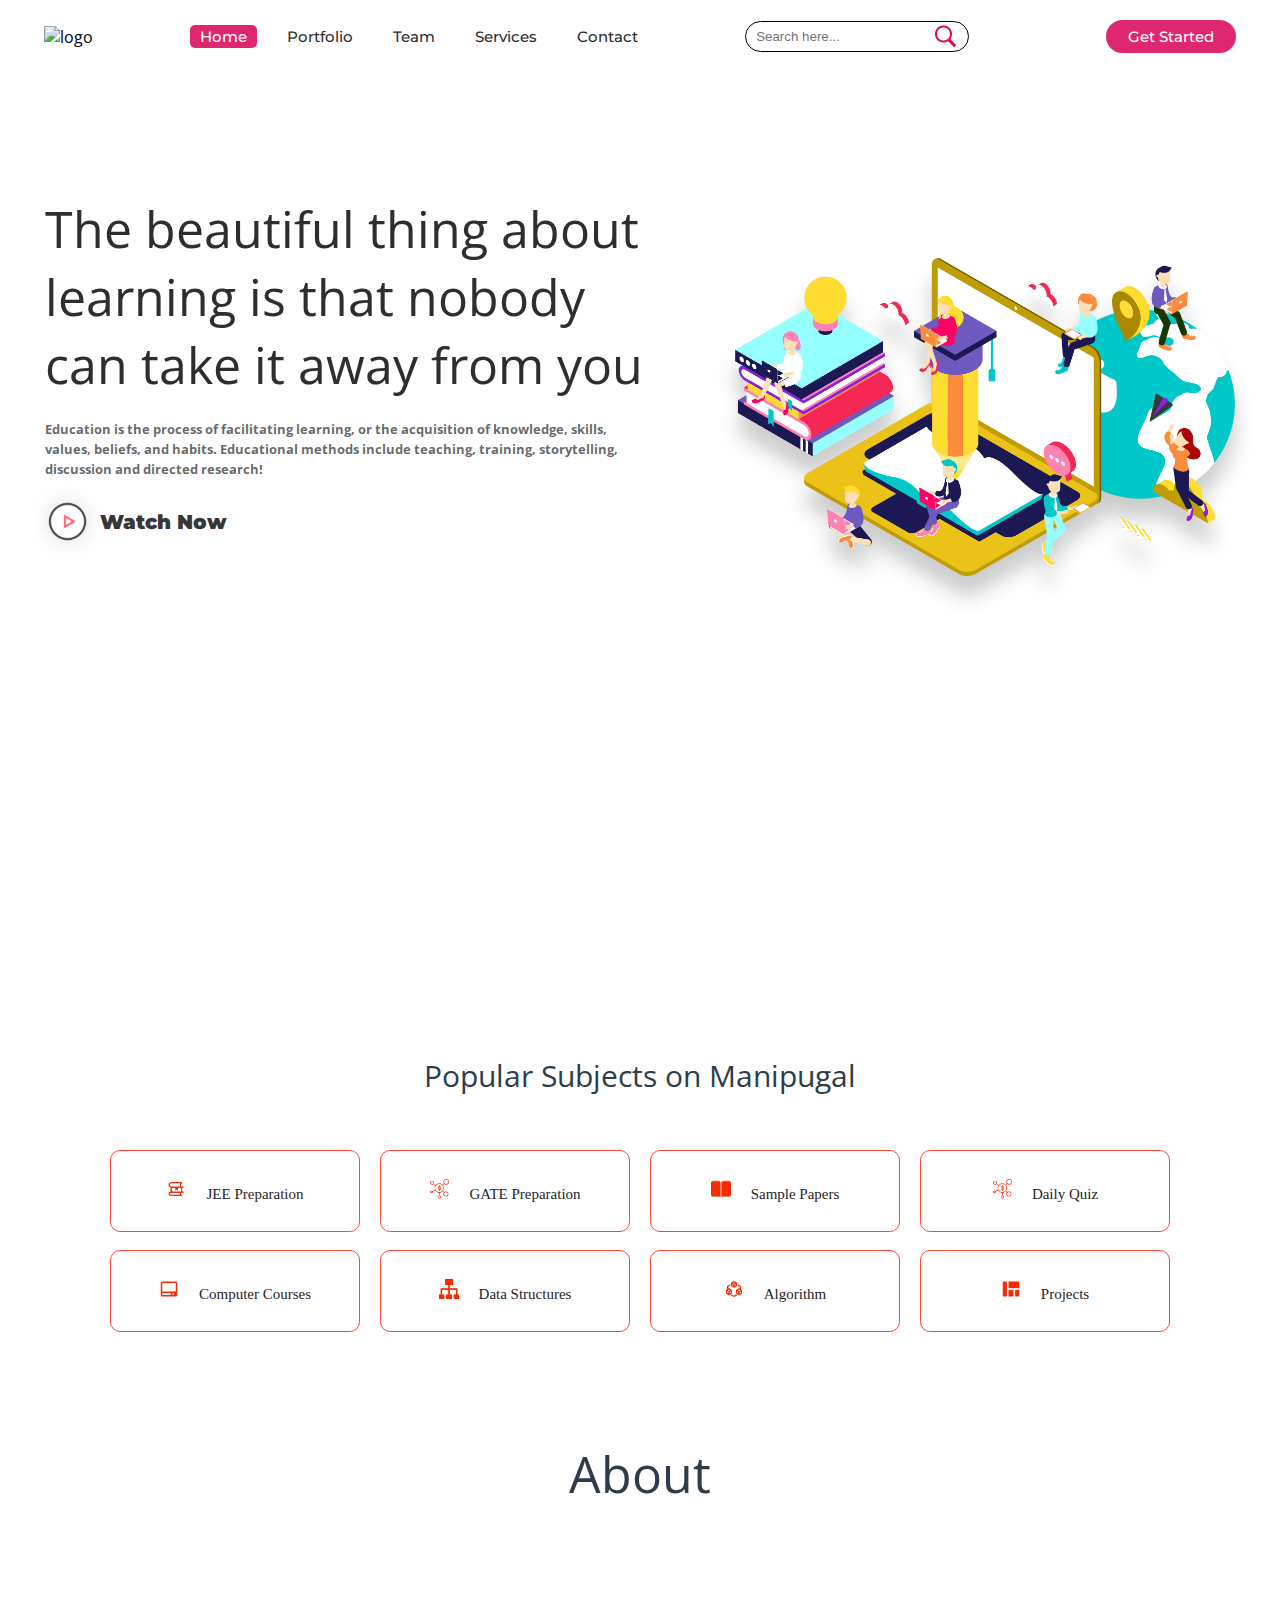
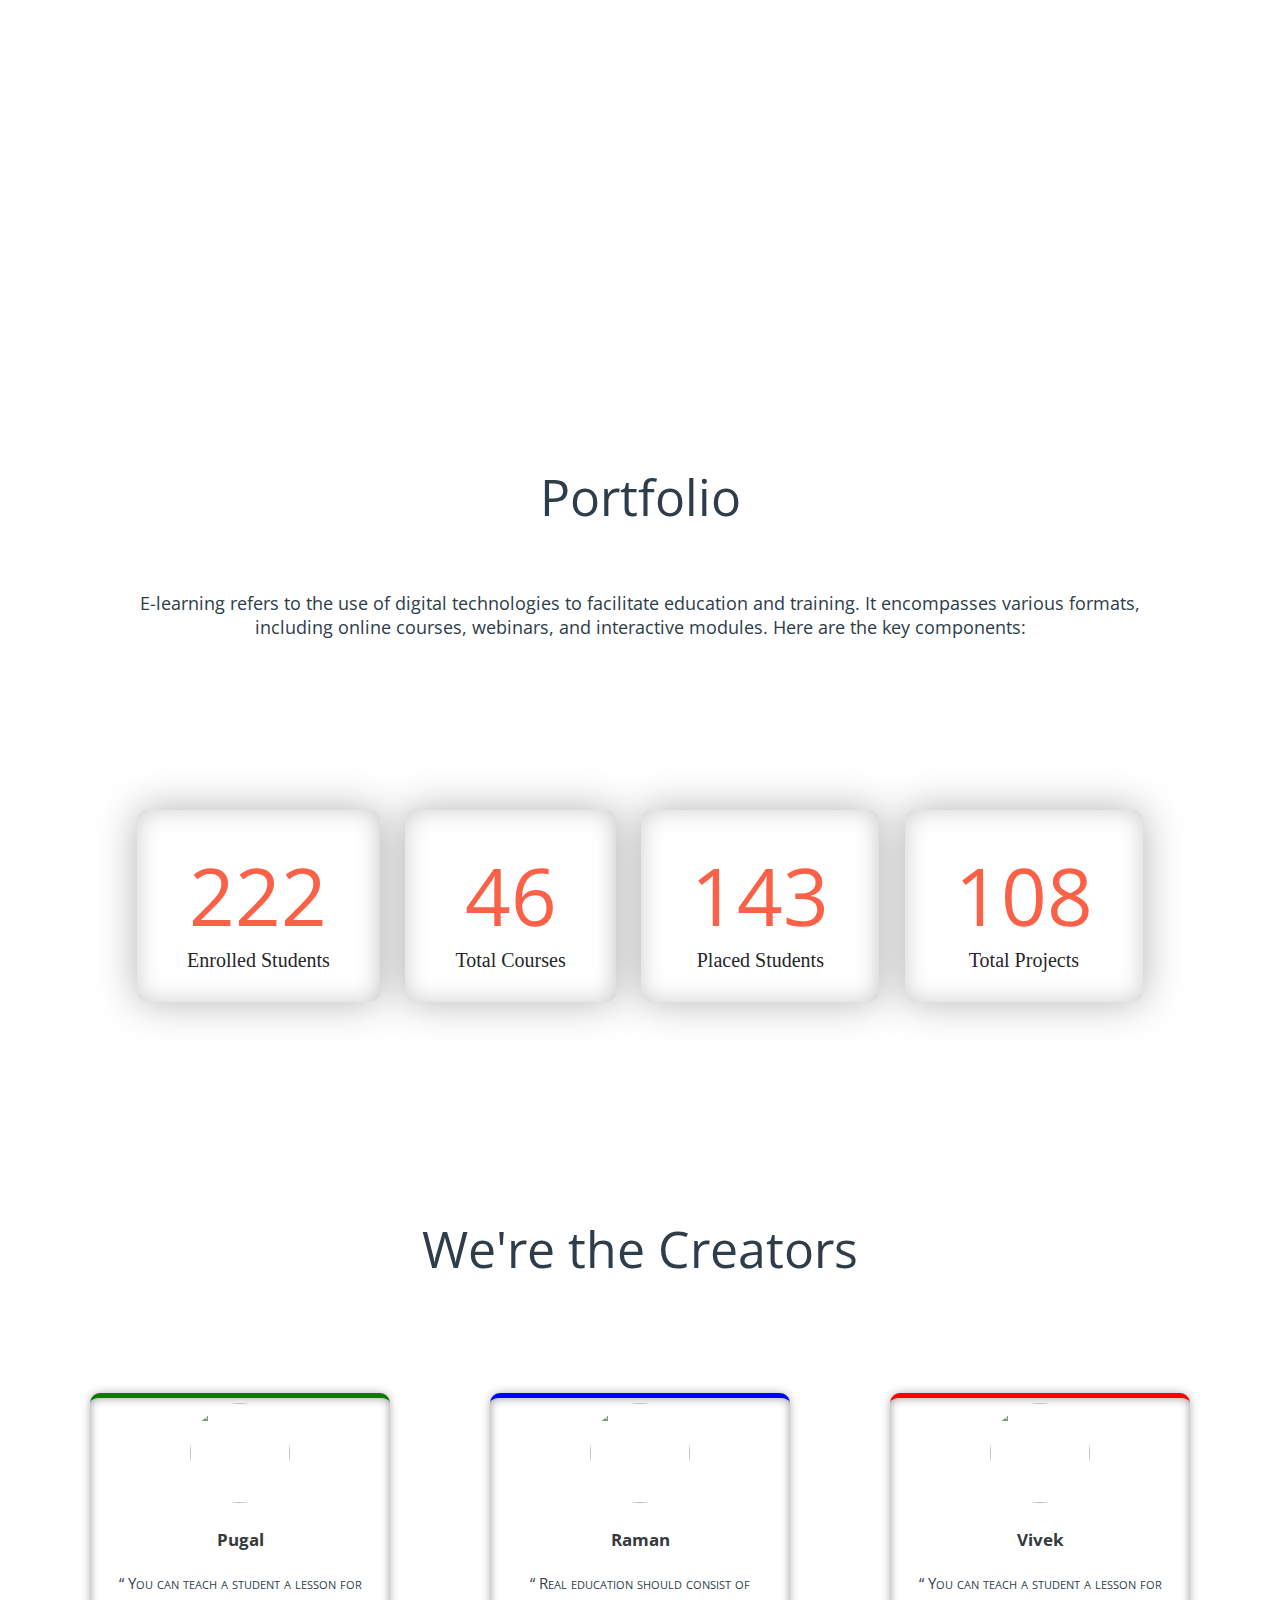
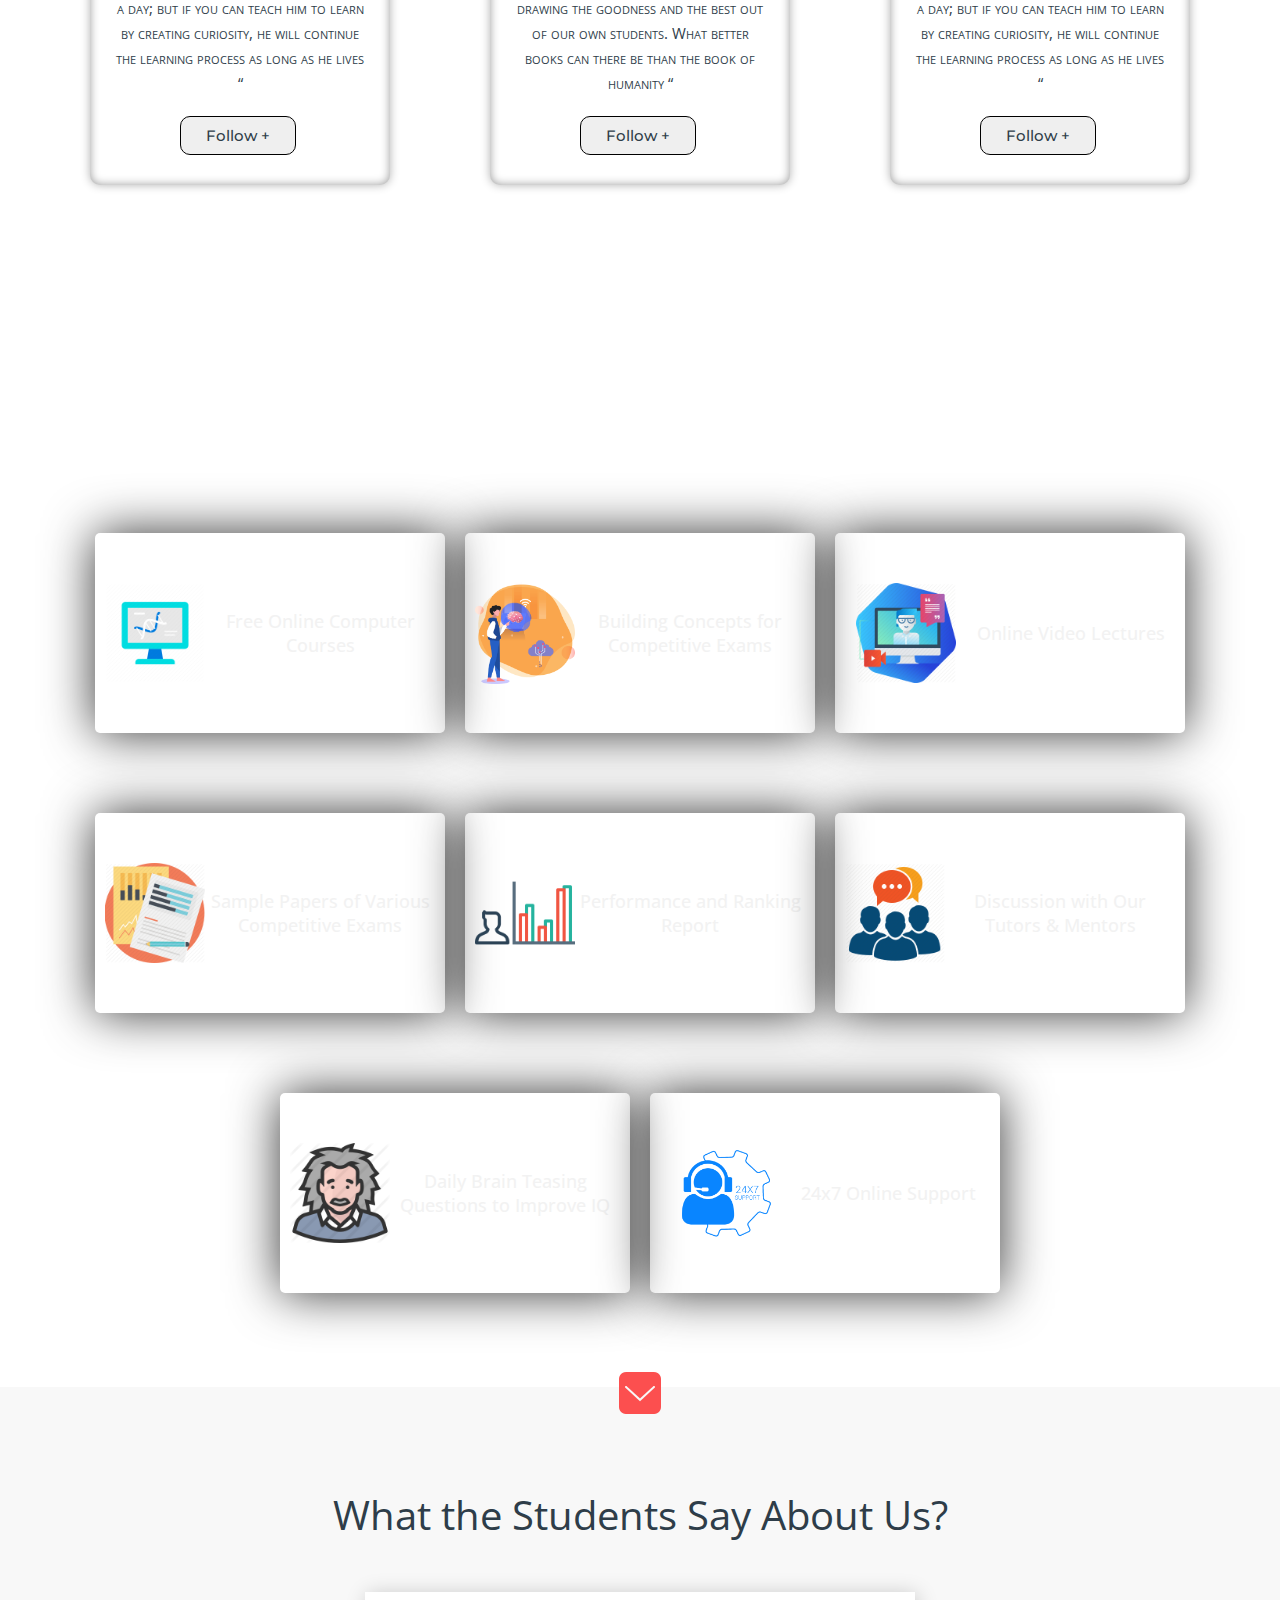
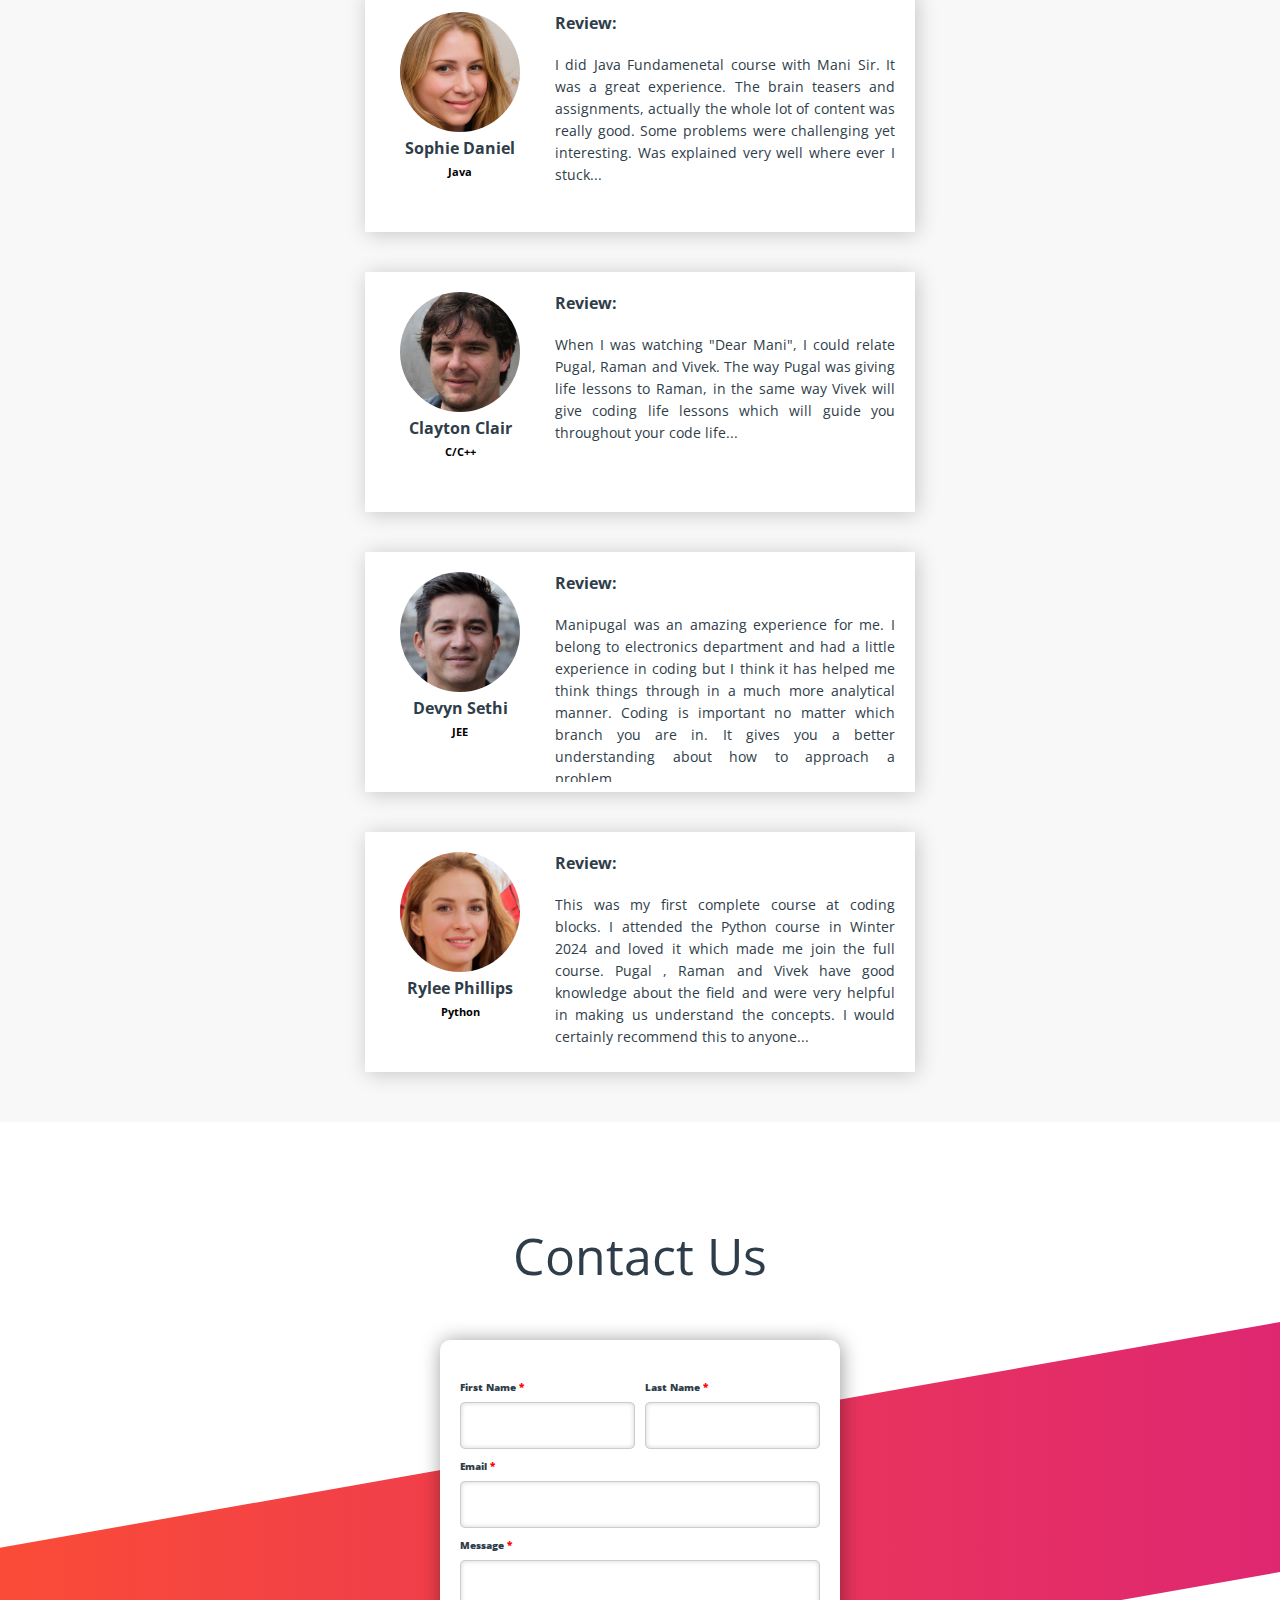
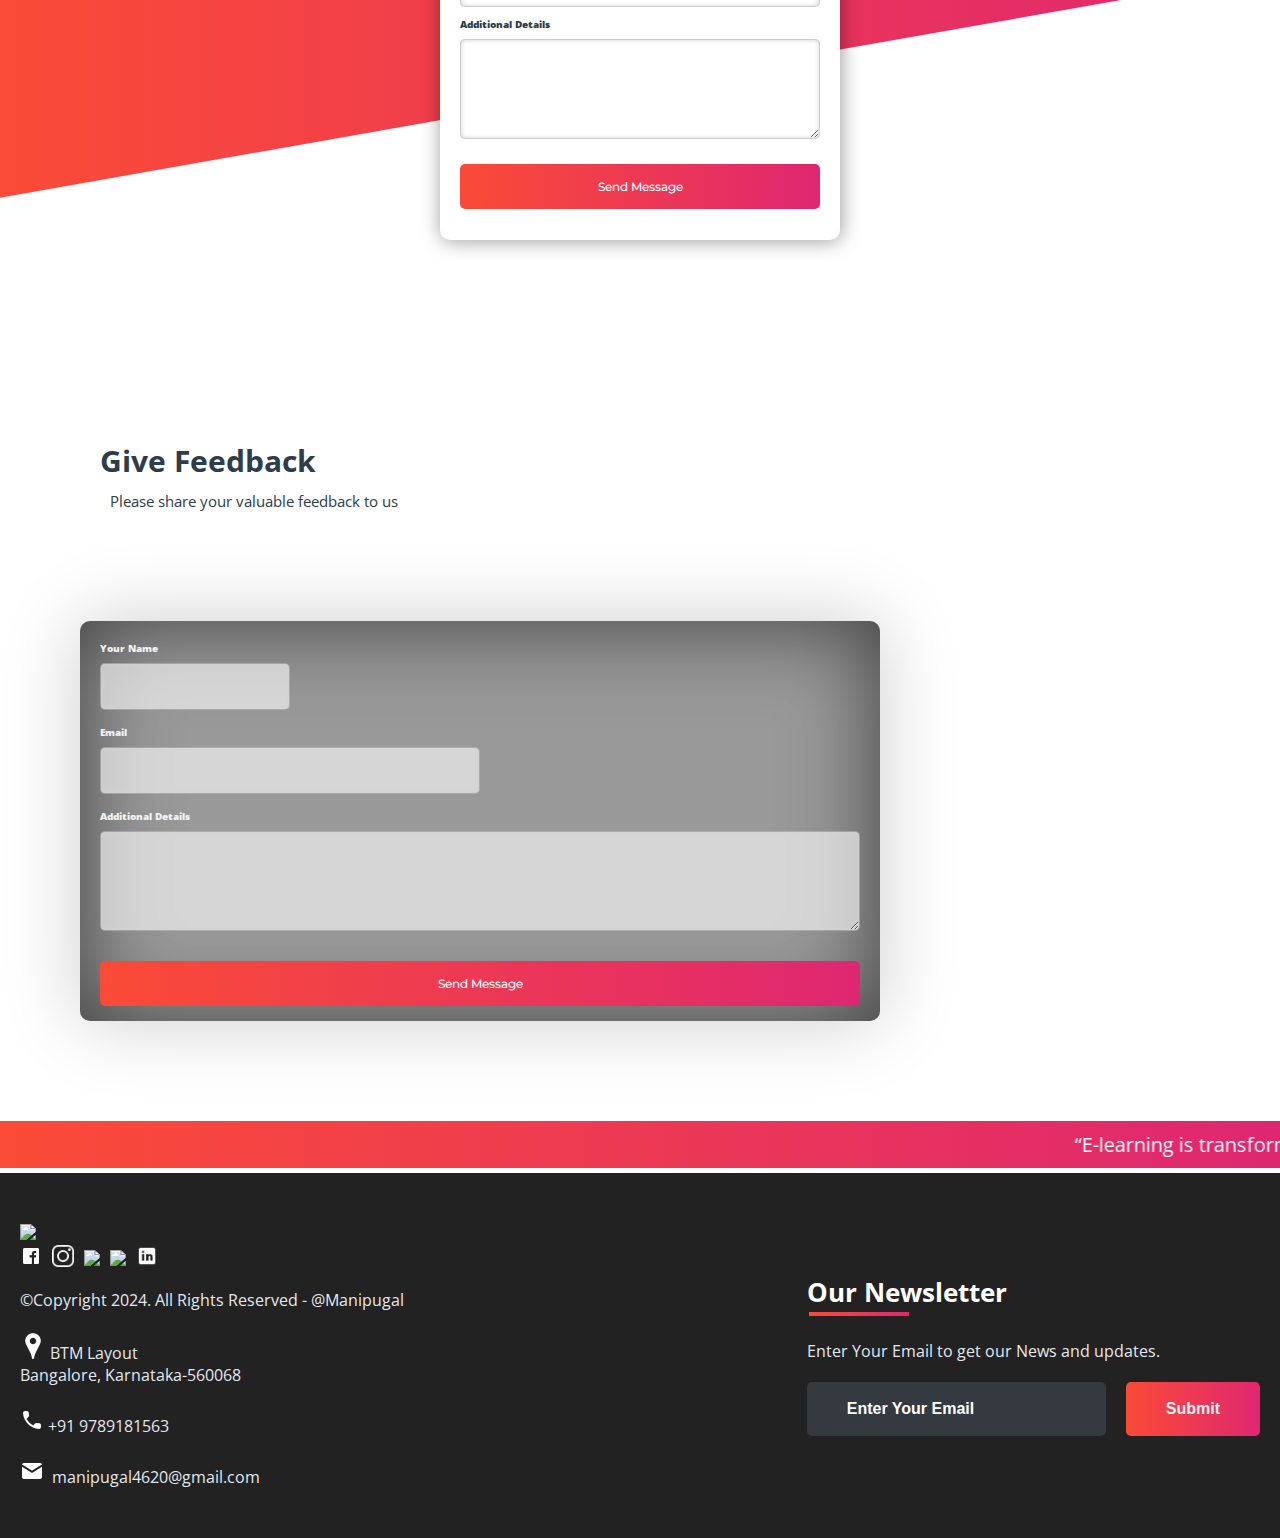
==== index.html @ ac64a400 "Add files via upload" ====
<!DOCTYPE html>
<html>
<head>
	<link rel="shortcut icon" type="png" href="images/mp logo.jpeg">
	<meta charset="utf-8">
	<meta http-equiv="X-UA-Comaptible" content="IE=edge">
	<title>Mani pugal</title>
	<meta name="desciption" content="">
	<meta name="viewport" content="width=device-width, initial-scale=1">
	<link rel="stylesheet" type="text/css" href="style.css">
	<script type="text/javascript" src="script.js"></script>
	<script src="https://code.jquery.com/jquery-3.2.1.js"></script>
	<script>
		$(window).on('scroll', function(){
  			if($(window).scrollTop()){
  			  $('nav').addClass('black');
 			 }else {
 		   $('nav').removeClass('black');
 		 }
		})
	</script>
</head>
<body>
<!-- Navigation Bar -->
	<header id="header">
		<nav>
			<div class="logo"><img src="images/mp.jpeg" alt="logo"></div>
			<ul>
				<li><a class="active" href="">Home</a></li>
				<li><a href="#portfolio_section">Portfolio</a></li>
				<li><a href="#team_section">Team</a></li>
				<li><a href="#services_section">Services</a></li>
				<li><a href="#contactus_section">Contact</a></li>
			</ul>
			<div class="srch"><input type="text" class="search" placeholder="Search here..."><img src="images/icon/search.png" alt="search" onclick=slide()></div>
			<a class="get-started" href="login.html">Get Started</a>
			<img src="images/icon/menu.png" class="menu" onclick="sideMenu(0)" alt="menu">
		</nav>
		<div class="head-container">
			<div class="quote">
				<p>The beautiful thing about learning is that nobody can take it away from you</p>
				<h5>Education is the process of facilitating learning, or the acquisition of knowledge, skills, values, beliefs, and habits. Educational methods include teaching, training, storytelling, discussion and directed research!</h5>
				<div class="play">
					<img src="images/icon/play.png" alt="play"><span><a href="#" target="_blank">Watch Now</a></span>
				</div>
			</div>
			<div class="svg-image">
				<img src="images/extra/svg1.jpg" alt="svg">
			</div>
		</div>
		<div class="side-menu" id="side-menu">
			<div class="close" onclick="sideMenu(1)"><img src="images/icon/close.png" alt=""></div>
			<div class="user">
				<img src="images/pugal.jpeg" alt="Username">
				<p>Manipugal</p>
			</div>
			<ul>
				<li><a href="#about_section">About</a></li>
				<li><a href="#portfolio_section">Portfolio</a></li>
				<li><a href="#team_section">Team</a></li>
				<li><a href="#services_section">Services</a></li>
				<li><a href="#contactus_section">Contact</a></li>
				<li><a href="#feedBACK">Feedback</a></li>
			</ul>
		</div>
	</header>


<!-- Some Popular Subjects -->
	<div class="title">
		<span>Popular Subjects on Manipugal</span>
	</div>
	<br><br>
	<div class="course">
		<center><div class="cbox">
		<div class="det"><a href="subjects/jee.html"><img src="images/courses/book.png">JEE Preparation</a></div>
		<div class="det"><a href="subjects/gate.html"><img src="images/courses/d1.png">GATE Preparation</a></div>
		<div class="det"><a href="subjects/jee.html#sample_papers"><img src="images/courses/paper.png">Sample Papers</a></div>
		<div class="det"><a href="subjects/quiz.html"><img src="images/courses/d1.png">Daily Quiz</a></div>
		</div></center>
		<div class="cbox">
		<div class="det"><a href="subjects/computer_courses.html"><img src="images/courses/computer.png">Computer Courses</a></div>
		<div class="det"><a href="subjects/computer_courses.html#data"><img src="images/courses/data.png">Data Structures</a></div>
		<div class="det"><a href="subjects/computer_courses.html#algo"><img src="images/courses/algo.png">Algorithm</a></div>
		<div class="det det-last"><a href="subjects/computer_courses.html#projects"><img src="images/courses/projects.png">Projects</a></div>
		</div>
	</div>

	
<!-- ABOUT -->
	<div class="diffSection" id="about_section">
		<center><p style="font-size: 50px; padding: 100px">About</p></center>
		<div class="about-content">
				<div class="side-image">
					<img class="sideImage" src="online img.jpeg" width="200" height="350">
				</div>
				<div class="side-text">
					<h2>What you think about us ?</h2>
					<p>Online education, or online learning, is a form of distance education that allows students to access educational content digitally. Online learning can take place in real-time or asynchronously, and can be done in groups or individually. Online learning platforms are interactive mediums that allow students to engage with the content, and can include a variety of materials such as videos, photos, and eBooks.</p>
			</div>
		</div>
	</div>


<!-- PORTFOLIO -->
	<div class="diffSection" id="portfolio_section">
		<center><p style="font-size: 50px; padding: 100px; padding-bottom: 40px;">Portfolio</p></center>
		<div class="content">
			<p>E-learning refers to the use of digital technologies to facilitate education and training. It encompasses various formats, including online courses, webinars, and interactive modules. Here are the key components:</p>				

		</div>
	</div>
	<div class="extra">
		<p>We're increasing this data every year</p>
		<div class="smbox">
		<span><center><div class="data">222</div><div class="det">Enrolled Students</div></center></span>
		<span><center><div class="data">46</div><div class="det">Total Courses</div></center></span>
		<span><center><div class="data">143</div><div class="det">Placed Students</div></center></span>
		<span><center><div class="data">108</div><div class="det">Total Projects</div></center></span>
		</div>
	</div>


<!-- TEAM -->
	<div class="diffSection" id="team_section">
		<center><p style="font-size: 50px; padding-top: 100px; padding-bottom: 60px;">We're the Creators</p></center>
		<div class="totalcard">
			<div class="card">
				<center><img src="images/pugal.jpeg"></center>
				<center><div class="card-title">Pugal</div>
				<div id="detail">
					<p>“ You can teach a student a lesson for a day; but if you can teach him to learn by creating curiosity, he will continue the learning process as long as he lives “</p>
					<div class="duty"></div>
					<a href="#" target="_blank"><button class="btn-roshan">Follow +</button></a>
				</div>
				</center>
			</div>
			<div class="card">
				<center><img src="images/raman.jpeg"></center>
				<center><div class="card-title">Raman</div>
				<div id="detail">
					<p>“ Real education should consist of drawing the goodness and the best out of our own students. What better books can there be than the book of humanity “</p>
					<div class="duty"></div>
					<a href="#" target="_blank"><button class="btn-akhil">Follow +</button></a>
				</div>
				</center>
			</div>
			<div class="card">
				<center><img src="images/vivek.jpeg"></center>
				<center><div class="card-title">Vivek</div>
				<div id="detail">
					<p>“ You can teach a student a lesson for a day; but if you can teach him to learn by creating curiosity, he will continue the learning process as long as he lives “</p>
					<div class="duty"></div>
					<a href="#" target="_blank"><button class="btn-akhil">Follow +</button></a>
				</div>
				</center>
			</div>
		</div>
	</div>


<!-- SERVICES -->
	<div class="service-swipe">
		<div class="diffSection" id="services_section">
		<center><p style="font-size: 50px; padding: 100px; padding-bottom: 40px; color: #fff;">Services</p></center>
		</div>
		<a href="subjects/computer_courses.html"><div class="s-card"><img src="images/icon/computer-courses.png"><p>Free Online Computer Courses</p></div></a>
		<a href="subjects/jee.html"><div class="s-card"><img src="images/icon/brainbooster.png"><p>Building Concepts for Competitive Exams</p></div></a>
		<a href="#"><div class="s-card"><img src="images/icon/online-tutorials.png"><p>Online Video Lectures</p></div></a>
		<a href="subjects/jee.html#sample_papers"><div class="s-card"><img src="images/icon/papers.jpg"><p>Sample Papers of Various Competitive Exams</p></div></a>
		<a href="#"><div class="s-card"><img src="images/icon/p3.png"><p>Performance and Ranking Report</p></div></a>
		<a href="#contactus_section"><div class="s-card"><img src="images/icon/discussion.png"><p>Discussion with Our Tutors & Mentors</p></div></a>
		<a href="subjects/quiz.html"><div class="s-card"><img src="images/icon/q1.png"><p>Daily Brain Teasing Questions to Improve IQ</p></div></a>
		<a href="#contactus_section"><div class="s-card"><img src="images/icon/help.png"><p>24x7 Online Support</p></div></a>
	</div>

<!-- Reviews by Students -->
<div id="makeitfull">
	<a href="#review_section"><img src="images/icon/makeitfull.png"></a>
</div>
<div class="review">
	<div class="diffSection" id="review_section">
		<center><p style="font-size: 40px; padding: 100px; padding-bottom: 40px; color: #2E3D49;">What the Students Say About Us?</p></center>
	</div>
	<div class="rev-container">
		<div class="rev-card">
			<div class="identity">
				<img src="images/creator/humanNotExist1.jpg"><p>Sophie Daniel</p>
				<h6>Java</h6>
				<div class="rating"><img src="images/icon/star.png"><img src="images/icon/star.png"><img src="images/icon/star.png"><img src="images/icon/star.png"><img src="images/icon/star.png"></div>
			</div>
			<div class="rev-cont">
				<p id="title">Review:</p>
				<p id="content">
					I did Java Fundamenetal course with Mani Sir. It was a great experience. The brain teasers and assignments, actually the whole lot of content was really good. Some problems were challenging yet interesting. Was explained very well where ever I stuck...
				</p>
			</div>
		</div>
		<div class="rev-card">
			<div class="identity">
				<img src="images/creator/humanNotExist2.jpg"><p>Clayton Clair</p>
				<h6>C/C++</h6>
				<div class="rating"><img src="images/icon/star.png"><img src="images/icon/star.png"><img src="images/icon/star.png"><img src="images/icon/star.png"><img src="images/icon/star.png"></div>
			</div>
			<div class="rev-cont">
				<p id="title">Review:</p>
				<p id="content">
					When I was watching "Dear Mani", I could relate Pugal, Raman and Vivek. The way Pugal was giving life lessons to Raman, in the same way Vivek will give coding life lessons which will guide you throughout your code life...
				</p>
			</div>
		</div>
		<div class="rev-card">
			<div class="identity">
				<img src="images/creator/humanNotExist3.jpg"><p>Devyn Sethi</p>
				<h6>JEE</h6>
				<div class="rating"><img src="images/icon/star.png"><img src="images/icon/star.png"><img src="images/icon/star.png"><img src="images/icon/star.png"><img src="images/icon/star.png"></div>
			</div>
			<div class="rev-cont">
				<p id="title">Review:</p>
				<p id="content">
					Manipugal was an amazing experience for me. I belong to electronics department and had a little experience in coding but I think it has helped me think things through in a much more analytical manner. Coding is important no matter which branch you are in. It gives you a better understanding about how to approach a problem...
				</p>
			</div>
		</div>
		<div class="rev-card">
			<div class="identity">
				<img src="images/creator/humanNotExist4.jpg"><p>Rylee Phillips</p>
				<h6>Python</h6>
				<div class="rating"><img src="images/icon/star.png"><img src="images/icon/star.png"><img src="images/icon/star.png"><img src="images/icon/star.png"><img src="images/icon/star.png"></div>
			</div>
			<div class="rev-cont">
				<p id="title">Review:</p>
				<p id="content">
					This was my first complete course at coding blocks. I attended the Python course in Winter 2024 and loved it which made me join the full course. Pugal , Raman and Vivek have good knowledge about the field and were very helpful in making us understand the concepts. I would certainly recommend this to anyone...
				</p>
			</div>
		</div>
	</div>
</div>

<!-- CONTACT US -->
	<div class="diffSection" id="contactus_section">
		<center><p style="font-size: 50px; padding: 100px">Contact Us</p></center>
		<div class="csec"></div>
		<div class="back-contact">
			<div class="cc">
			<form action="mailto:manipugal4620@gmail.com" method="post" enctype="text/plain">
				<label>First Name <span class="imp">*</span></label><label style="margin-left: 185px">Last Name <span class="imp">*</span></label><br>
				<center>
				<input type="text" name="" style="margin-right: 10px; width: 175px" required="required"><input type="text" name="lname" style="width: 175px" required="required"><br>
				</center>
				<label>Email <span class="imp">*</span></label><br>
				<input type="email" name="mail" style="width: 100%" required="required"><br>
				<label>Message <span class="imp">*</span></label><br>
				<input type="text" name="message" style="width: 100%" required="required"><br>
				<label>Additional Details</label><br>
				<textarea name="addtional"></textarea><br>
				<button type="submit" id="csubmit">Send Message</button>
			</form>
			</div>
		</div>
	</div>


<!-- FEEDBACK -->
	<div class="title2" id="feedBACK">
		<span>Give Feedback</span>
		<div class="shortdesc2">
			<p>Please share your valuable feedback to us</p>
		</div>
	</div>

	<div class="feedbox">
		<div class="feed">
			<form action="mailto:roshank9419@gmail.com" method="post" enctype="text/plain">
				<label>Your Name</label><br>
				<input type="text" name="" class="fname" required="required"><br>
				<label>Email</label><br>
				<input type="email" name="mail" required="required"><br>
				<label>Additional Details</label><br>
				<textarea name="addtional"></textarea><br>
				<button type="submit" id="csubmit">Send Message</button>
			</form>
		</div>
	</div>

<!-- Sliding Information -->
	<marquee style="background: linear-gradient(to right, #FA4B37, #DF2771); margin-top: 50px;" direction="left" onmouseover="this.stop()" onmouseout="this.start()" scrollamount="20"><div class="marqu">“E-learning is transforming education by making it more accessible and flexible. Understanding its components, benefits, and challenges can enhance the learning experience for both educators and students.”</div></marquee>

<!-- FOOTER -->
	<footer>
		<div class="footer-container">
			<div class="left-col">
				<img src="images/mp logo.jpeg" style="width: 200px;">
				<div class="logo"></div>
				<div class="social-media">
					<a href="#"><img src="images/icon\fb.png"></a>
					<a href="#"><img src="images/icon\insta.png"></a>
					<a href="#"><img src="images/icon\tt.png"></a>
					<a href="#"><img src="images/icon\ytube.png"></a>
					<a href="#"><img src="images/icon\linkedin.png"></a>
				</div><br><br>
				<p class="rights-text">&copy;Copyright 2024. All Rights Reserved - @Manipugal</p>
				<br><p><img src="images/icon/location.png">  BTM Layout<br>Bangalore, Karnataka-560068</p><br>
				<p><img src="images/icon/phone.png"> +91 9789181563<br><br><img src="images/icon/mail.png">&nbsp; manipugal4620@gmail.com</p>
			</div>
			<div class="right-col">
				<h1 style="color: #fff">Our Newsletter</h1>
				<div class="border"></div><br>
				<p>Enter Your Email to get our News and updates.</p>
				<form class="newsletter-form">
					<input class="txtb" type="email" placeholder="Enter Your Email">
					<input class="btn" type="submit" value="Submit">
				</form>
			</div>
		</div>
		<!-- <footer>
			<div class="container">
				<div class = "footer-content text-center">
					<p class="fs-15">&copy;Copyright 2024. All Rights Reserved - <span>@Manipugal</span></p>
				</div>
			</div>
		</footer> -->
	</footer>

</body>
</html>
---- style.css ----
@import url('https://fonts.googleapis.com/css?family=Montserrat:500&display=swap');
@import url('https://fonts.googleapis.com/css?family=Dancing+Script&display=swap');
@import url('https://fonts.googleapis.com/css?family=Open+Sans&display=swap');

* {
	box-sizing: border-box;
	margin: 0;
	padding: 0;
}

html {
	scroll-behavior: smooth;
}
body {
	background: #FFF;
	font-family: 'Open Sans', sans-serif;
}

header {
	height: 90vh;
	/* background: #000; */
}
.black {
	box-shadow: 0 2px 10px rgba(0, 0, 0, 0.5);
}
nav {
	padding-top: 20px;
	padding-bottom: 20px;
	top: 0;
	position: fixed;
	display: flex;
	width: 100%;
	z-index: 1000;
	background: #fff;
	justify-content: space-around;
	transition: 1.5s;
	align-items: center;
}
nav ul {
	display: flex;
	align-items: center;
}
nav ul li {
	list-style: none;
	margin: 5px 10px;
}
nav ul li a {
	padding: 2px 10px;
	color: #2e2e2e;
	cursor: pointer;
	transition: .5s;
	text-decoration: none;
}
nav ul li a:hover {
	color: #fff;
	border-radius: 5px;
	background: #DF2771;
}
.active {
	color: #fff;
	border-radius: 5px;
	background: #DF2771;
}
.srch {
	padding: 2px 10px;
	display: flex;
	/* align-items: center; */
	justify-content: center;
	/* background: #0066ff; */
	border: 1px solid;
	border-radius: 20px;
}
.srch img {
	width: 25px;
	cursor: pointer;
}
.srch .search {
	/* padding: 2px 10px; */
	outline: none;
	border: none;
	background: transparent;
}

.get-started {
	margin-left: 50px;
	padding: 5px 20px;
	border: 2px solid #DF2771;
	border-radius: 20px;
	text-decoration: none;
	
	transition: .5s;
	background-color: #DF2771;
	color: #fff;
}
.get-started:hover {
	color: #2e2e2e;
	background: #fff;
}
.logo img{
	width: 120px;
	cursor: pointer;
	transition: all 1s;
}

a, button {
	float: left;
	font-family: "Montserrat", sans-serif;
	font-weight: 500;
	font-size: 15px;
	color: #2E3D49;
	display: block;
	text-decoration: none;
	text-align: center;
}
.head-container {
	margin-top: 245px;
	display: flex;
	flex-wrap: wrap;
	align-items: center;
	justify-content: space-around;
}
.quote {
	width: 600px;
	transform: translateY(-50px);
}
.quote h5 {
	margin-top: 20px;
	color: #0009;
	line-height: 20px;
}
.quote p {
	font-size: 50px;
	color: #2e2e2e;
}
.quote .play {
	margin-top: 20px;
	display: flex;
	/* justify-content: center; */
	align-items: center;
}
.quote .play img {
	width: 45px;
	cursor: pointer;
	filter: drop-shadow(0 0 10px #0002);
}
.quote .play span a{
	margin-left: 10px;
	font-size: 20px;
	font-weight: 900;
	color: rgba(0, 0, 0, 0.8);
	cursor: pointer;
}
.svg-image img{
	width: 500px;
	filter: drop-shadow(0 20px 10px rgba(0,0,0,0.2));
}

/* SIDE MENU */
.menu {
	cursor: pointer;
	width: 25px;
	display: none;
}
.side-menu {
	width: 100%;
	height: 100%;
	background: rgba(182, 33, 90, 0.993);
	position: absolute;
	top: 0;
	transition: .8s;
	z-index: 2000;
	transform: translateX(-100%);
}
.side-menu ul {
	margin-top: 35%;
	display: flex;
	flex-direction: column;
	justify-content: center;
	/* background: #FA4B37; */
}
.side-menu ul li {
	list-style: none;
	/* background: #009900; */
	display: flex;
	justify-content: center;
	align-items: center;
	/* border-bottom: 1px solid #fff; */
	/* padding: 10px 0px; */
}
.side-menu ul li:hover a{
	background: #fff;
	color: #DF2771;
}
.side-menu ul li a{
	color: #FFF;
	width: 100%;
	font-size: 1em;
	/* background: #2E3D49; */
	text-decoration: none;
	padding: 15px 0px;
}
.close img{
	float: right;
	width: 35px;
	cursor: pointer;
	margin: 10px;
}
.user {
	display: flex;
	justify-content: center;
	align-items: center;
	margin-top: 10%;
}
.user img {
	width: 60px;
	border-radius: 50%;
	border: 2px solid #fff;
	filter: drop-shadow(0 10px 20px #0004);
	margin-right: 30px;
	cursor: pointer;
}
.user p {
	color: #fff;
	cursor: pointer;
}
.user img, .user p {
	opacity: 1;
}
/*Common things in all sections*/
#about_section, #portfolio_section, #team_section, #services_section, #contactus_section {
	font-family: 'Open Sans', sans-serif;
	color: #2E3D49;
	position: relative;
}
.diffSection {
	width: 100%;
	/*position: relative;*/
	justify-content: center;
	align-items: center;
}
.diffSection .content {
	margin: 10px;
	text-align: center;
	padding: 10px 100px;
	font-size: 1.1em;
}

/*PORTFOLIO*/
.extra {
	width: 100%;
}
.extra p {
	padding: 30px;
	padding-bottom: 150px;
	font-size: 50px;
	text-align: center;
	color: #fff;
	background-image: linear-gradient(rgba(0,0,0,0),rgba(0,0,0,0.7)),url("images/extra/b1.jpg");
	background-size: cover;
	background-attachment: fixed;
	font-family: cursive;
	z-index: -9;
}
.smbox {
	display: flex;
	flex-wrap: wrap;
	transform: translateY(-100px);
	justify-content: center;
}
.smbox span {
	margin: 1%;
	background: #fff;
	box-shadow: inset 0px 0px 25px rgba(0,0,0,0.2),
						0 0 40px rgba(0,0,0,0.3);
	border-radius: 10px;
	padding: 30px 50px;
	cursor: pointer;
}
.smbox span:hover {
	transform: scale(1.3);
	transition: .5s ease;
}
.smbox .data {
	font-size: 80px;
	color: #FA6146;	
}
.smbox .det {
	font-size: 20px;
	color: #272529;
	font-family: cursive;
}

/*Title*/
.title {
	 margin-top: 0px; 
	font-family: 'Open Sans', sans-serif;
	font-size: 30px;
	text-align: center;
	color: #2E3D49;
}

/*ABOUT*/
.about-content {
	width: 100%;
	position: relative;
	justify-content: center;
	flex-wrap: wrap;
	display: flex;
	align-items: center;
}
.about-content .side-text {
	width: 550px;
	padding: 50px 40px;
	background: #fff;
	box-shadow: 2px 0 100px rgba(0,0,0,0.3);
	border-radius: 5px;
	text-align: justify;
	line-height: 22px;
	opacity: 0;
	transform: translateX(-100px);
	transition: 1s ease-in-out;
}
.about-content .side-text-appear {
	opacity: 1;
	transform: translateX(0px);
}
.about-content .side-text h2 {
	padding: 10px;
}
.about-content .side-text p {
	padding: 10px;
}
.about-content .side-image img {
	width: 90%;
	border-radius: 5px;
}
.sideImage {
	transform: translateX(100px);
	opacity: 0;
	transition: .8s ease-in-out;
}
.sideImage-appear {
	opacity: 1;
	transform: translateX(0px);
}

/*POPULAR SUBJECTS*/
.cbox {
	position: relative;
	width: 100%;
	display: inline-flex;
	flex-wrap: wrap;
	justify-content: center;
}
.cbox .det {
	width: 250px;
	height: 80px;
	margin: 10px;
	background: #fff;
	cursor: pointer;
}
.cbox .det a{
	justify-content: space-around;
	width: 250px;
	padding: 28px;
	border-radius: 10px;
	border: 1px solid #FA4B37;
	font-size: 15px;
	color: #272529;
	font-family: cursive;
	text-decoration: none;
}
.cbox .det a:hover {
	background: linear-gradient(to right, #FA4B37, #DF2771);
	color: white;
}
.cbox .det a:hover img{
	filter: brightness(100);
}
.cbox img {
	width: 20px;
	margin-right: 20px;
}

/*TEAM SECTION*/
.totalcard {
	width: 100%;
	display: flex;
	flex-wrap: wrap;
	align-items: center;
	justify-content: center;
	margin-bottom: 50px;
}
.totalcard .card {
	margin: 50px;
	width: 300px;
	border-radius: 10px;
	background: #fff;
}
.totalcard .card{
	box-shadow: inset 0 0 10px rgba(0,0,0,0.4),
					0 0 10px rgba(0,0,0,0.3);
}
.card:nth-child(1){
	border-top: 5px solid green;
}
.card:nth-child(2){
	border-top: 5px solid blue;
}
.card:nth-child(3){
	border-top: 5px solid red;
}
.card:nth-child(1):hover {
	box-shadow: inset 0px 0px 10px rgba(0,255,0,0.5),
				1px 1px 30px rgba(0,255,0,0.5);
}
.card:nth-child(2):hover {
	box-shadow: inset 0px 0px 10px rgba(0,0,255,0.5),
				1px 1px 30px rgba(0,0,255,0.5);
}
.card:nth-child(3):hover {
	box-shadow: inset 0px 0px 10px rgba(255, 20, 20, 0.966),
				1px 1px 30px rgb(248, 17, 17);
}
.totalcard .card img {
	width: 100px;
	height: 100px;
	margin-top: 5px;
	cursor: pointer;
	border-radius: 50px;
	transition-duration: .8s;
}
.totalcard .card img:hover {
	transform: scale(3.5);
	border-radius: 0;
	box-shadow: 0 0 20px rgba(0,0,0,0.5);
}
#detail p{
	font-size: 15px;
	line-height: 25px;
	font-variant: small-caps;
	text-align: center;
	margin: 25px;
	margin-bottom: 0px;
	margin-top: 0px;
}
#detail button {
	outline: none;
	border-radius: 10px;
	border-style: none;
	border: 1px solid black;
	padding: 9px 25px;
	cursor: pointer;
	transition-duration: .4s;
}
#detail a {
	bottom: 80px;
	text-decoration: none;
	margin-bottom: 30px;
	margin-top: 20px;
	margin-left: 90px;
	align-self: center;
}
.btn-roshan:hover {
	background: rgba(0,255,0,0.7);
	color: #fff;
}
.btn-roshan2:hover {
	background: rgba(0,0,255,0.5);
	color: #fff;
}
.card-title {
	font-size: 17px;
	color: #343A40;
	padding: 20px;
	font-weight: 700;
}

/*Service Section*/
/*Service Section*/
.service-swipe {
	display: flex;
	flex-wrap: wrap;
	justify-content: center;
	align-items: center;
	background-image: linear-gradient(rgba(0,0,0,0),rgba(0,0,0,0.7)),url("images/extra/b3.jpg");
	background-size: cover;
	background-attachment: fixed;
}
.service-swipe .s-card img {
	width: 100px;
}
.service-swipe a {
	padding: 0;
	margin: 40px 10px;
}
.service-swipe .s-card {
	display: flex;
	justify-content: space-around;
	padding: 10px;
	align-items: center;
	text-align: center;
	width: 350px;
	height: 200px;
	box-shadow: inset 0 0 20px rgba(255,255,255,0.05),
					0 0 50px rgba(0,0,0,0.8);
	border-radius: 5px;
	cursor: pointer;
	transition-duration: .5s;
}
.service-swipe .s-card p {
	color: #f2f2f2;
	font-size: 1.2em;
	font-family: 'Open Sans',sans-serif;
}
.service-swipe .s-card:hover {
	box-shadow: 0 0 50px rgba(255,255,255,0.8);
	transform: translateY(-10px);
}

/*Contact Us Section*/
.csec {
	background: linear-gradient(to right, #FA4B37, #DF2771);
	background-attachment: fixed; 
	position: absolute;
	width: 100%;
	height: 250px;
	top: 200px;
	content: '';
	transform-origin: top right;
	transform: skewY(-10deg);
	z-index: -1;
}
.back-contact {
	margin-top: 0px;
	transform: translateY(-50px);
	display: flex;
	align-items: center;
	justify-content: space-around;
}
.cc {
	height: 400px;
	width: 400px;
	height: 500px;
	border-radius: 10px;
	justify-content: center;
	box-shadow: 1px 1px 20px rgba(0,0,0,0.4);
	background: #fff;
}
.cc form {
	margin: 5%;
	margin-top: 40px;
	width: 90%;
	height: 90%;
}
.cc form label {
	position: absolute;
	color: #2E3D49;
	font-size: 10px;
	font-weight: 800;
}
.cc form input {
	padding: 15px;
	margin-bottom: 10px;
	border-radius: 5px;
	box-shadow: inset 0 0 5px lightgray;
	border: 1px solid rgba(0,0,0,0.2);
	outline: none;
	color: #2E3D49;
	font-weight: 600;
}
.imp {
	color: red;
}
form textarea {
	width: 100%;
	height: 100px;
	box-shadow: inset 0 0 5px lightgray;
	border: 1px solid rgba(0,0,0,0.2);
	border-radius: 5px;
	outline: none;
	color: #2E3D49;
	font-weight: 600;
	padding: 15px;
}
#csubmit {
	margin-top: 20px; 
	background: linear-gradient(to right, #FA4B37, #DF2771);
	border-radius: 5px;
	border-style: none;
	outline: none;
	width: 100%;
	padding: 15px 25px;
	color: #fff;
	font-size: 12px;
	cursor: pointer;
}

/*REVIEW SECTION*/
#makeitfull {
	display: flex;
	justify-content: center;
	transform: translateY(35px);
}
#makeitfull img {
	width: 50px;
}
.review {
	background: #F8F8F8;
	width: 100%;
}
.rev-container {
	padding: 10px 10%;
	display: flex;
	flex-wrap: wrap;
	justify-content: space-around;
}
.rev-container .rev-card {
	/*overflow: hidden;*/
	width: 550px;
	height: 240px;
	margin-bottom: 40px;
	background: #fff;
	display: flex;
	padding: 10px;
	box-shadow: 2px 2px 20px rgba(0,0,0,0.2);
}
.rev-card:hover {
	box-shadow: 1px 1px 5px rgba(0,0,0,0.2);
}
.identity {
	display: flex;
	flex-wrap: wrap;
	justify-content: center;
	padding: 10px;
}
.identity img {
	width: 120px;
	height: 120px;
	transition-duration: .8s;
	border-radius: 50%;
}
.identity img:hover {
	transform: scale(2.2);
	border-radius: 0px;
	box-shadow: 0 0 20px rgba(0,0,0,0.3);
}
.identity p {
	width: 150px;
	font-weight: bold;
	color: #2E3D49;
	text-align: center;
}
.identity h6 {
	width: 150px;
	text-align: center;
}
.identity .rating img {
	width: 12px;
	height: 12px;
	margin-right: 5px;
}
.rev-cont {
	overflow: hidden;
}
.rev-cont #title {
	padding: 10px;
	color: #2E3D49;
	font-weight: bold;
}
.rev-cont #content {
	padding: 10px;
	font-size: .9em;
	color: #2E3D49;
	line-height: 22px;
	text-align: justify;
}


/*FEEDBACK*/
.title2 {
	position: relative;
	margin-top: 150px;
	margin-left: 100px;
}
.title2 span{
	font-weight: 700;
	font-family: 'Open Sans', sans-serif;
	font-size: 30px;
	color: #2E3D49;
}
.title2 .shortdesc2 {
	padding: 10px;
	font-family: 'Open Sans', sans-serif;
	font-size: 15px;
	color: #2E3D49;
	margin-bottom: 10px;
}
.feedbox {
	margin-top: 50px;
	width: 100%;
	display: flex;
	background-image: linear-gradient(rgba(0,0,0,0),rgba(0,0,0,0.7)),url("images/extra/b4.jpg");
	background-size: cover;
	padding: 50px 80px;
	background-attachment: fixed;
}
.feed {
	width: 800px;
	height: 400px;
	position: relative;
	border-radius: 10px;
	justify-content: center;
	box-shadow: inset 0 0 90px rgba(0,0,0,0.6),
					0 0 80px rgba(0,0,0,0.2);
	background: rgba(0,0,0,0.4);
}
.feed form {
	width: 100%;
	height: 100%;
	padding: 20px;
}

.feed form label {
	position: absolute;
	color: #f2f2f2;
	font-size: 10px;
	font-weight: 800;
}
.feed form input, .feed textarea {
	padding: 15px;
	border-radius: 5px;
	box-shadow: inset 0 0 5px lightgray;
	border: 1px solid rgba(0,0,0,0.2);
	outline: none;
	color: #2E3D49;
	background: #fff9;
	font-weight: 600;
}
.feed form input {
	margin-bottom: 15px;
	width: 50%;
}
.feed form .fname {
	width: 25%;
}
.feed form textarea {
	width: 100%;
	height: 100px;
}
.feed #csubmit {
	margin-top: 25px; 
	background: linear-gradient(to right, #FA4B37, #DF2771);
	border-radius: 5px;
	border-style: none;
	outline: none;
	width: 100%;
	padding: 15px 25px;
	color: #fff;
	font-size: 12px;
	cursor: pointer;
}

/*SCROLLING TEXT*/
.marqu {
	text-align: center;
	justify-content: center;
	color: #fff;
	font-size: 20px;
	padding: 10px;
}

/*FOOTER*/
footer {
	color: #E5E8EF;
	background: #000D;
	padding: 50px 0; 
}
footer .footer-container {
	max-width: 1300px;
	margin: auto;
	padding: 0 20px;
	display: flex;
	justify-content: space-between;
	align-items: center;
	flex-wrap: wrap-reverse;
}
footer .social-media img{
	width: 22px;
}
footer .logo {
	width: 180px;
	color: #fff;
}
footer .social-media a{
	margin-right: 10px;
	font-size: 22px;
	text-decoration: none;
}
footer .right-col h1{
	font-size: 26px;
}
footer .border{
	width: 100px;
	height: 4px;
	background: linear-gradient(to right, #FA4B37, #DF2771);
	margin: 2px;
}
footer .newsletter-form {
	display: flex;
	justify-content: center;
	align-items: center;
	flex-wrap: wrap;
}
footer input::placeholder {
  color: white !important;
}
footer .txtb {
	flex: 1;
	padding: 18px 40px;
	font-size: 16px;
	background: #343A40;
	border: none;
	font-weight: 700;
	outline: none;
	border-radius: 5px;
	min-width: 260px;
	margin-top: 20px;
	color: white;
}
footer .btn {
	margin-top: 20px;
	padding: 18px 40px;
	font-size: 16px;
	color: #f1f1f1;
	background: linear-gradient(to right, #FA4B37, #DF2771);
	border: none;
	font-weight: 700;
	outline: none;
	border-radius: 5px;
	margin-left: 20px;
	cursor: pointer;
	transition: opacity .3s linear;	
}
footer .btn:hover {
	opacity: .7;
}

/*PROPERTIES FOR MAKING WEBSITE RESPONSIVE*/
@media screen and (max-width: 960px) {
	.footer-container {
		max-width: 600px;
	}
	.right-col {
		width: 100%;
		margin-bottom: 60px;
	}
	.left-col {
		width: 100%;
		text-align: center;
	}
	.social-media {
		display: flex;
		justify-content: center;
	}
	.logo {
		transition: 1s;
		margin-left: 30%;
	}
	nav ul, .srch, .get-started{
		display: none;
	}
	.menu {
		display: block;
	}
	nav {
		padding-bottom: 20px;
		border-bottom: 1px solid #0005;
		/* position: fixed; */
		/* top: 0; */
	}
	.quote p, .quote h5, .play {
		justify-content: center;
		text-align: center;
	}
	.quote p {
		font-size: 30px;
	}
	.service-container .right-side img {
		width: 90%;
	}
	.title {
		margin-top: 0px;
	}
	
}
@media screen and (max-width: 700px) {
	footer .btn{
		margin: 0;
		width: 100%;
		margin-top: 20px;
	}
	.svg-image img {
		width: 90%;
		margin: 20px;
		/* align-self: center; */
	}
}

@media screen and (max-width: 1000px) {	
	.feedbox form input, .feedbox form .fname{
		width: 100%;
	}
}
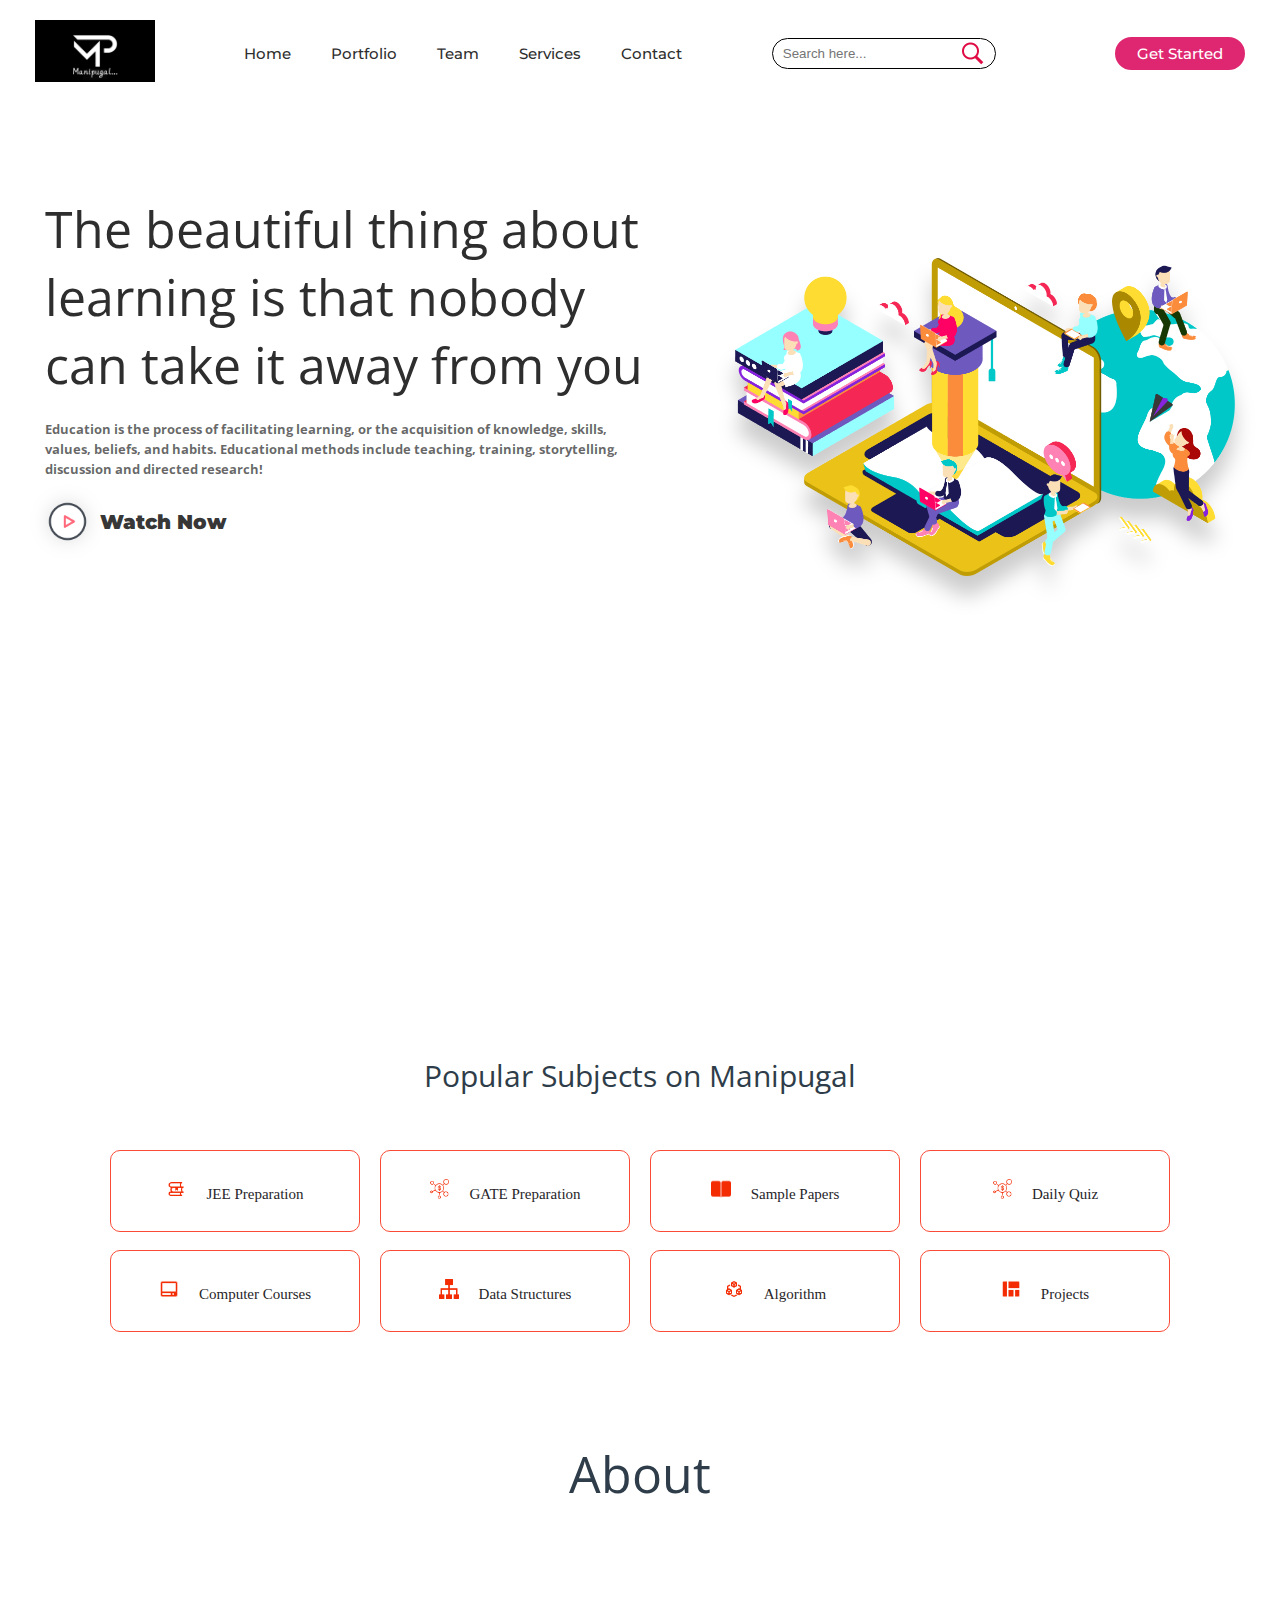
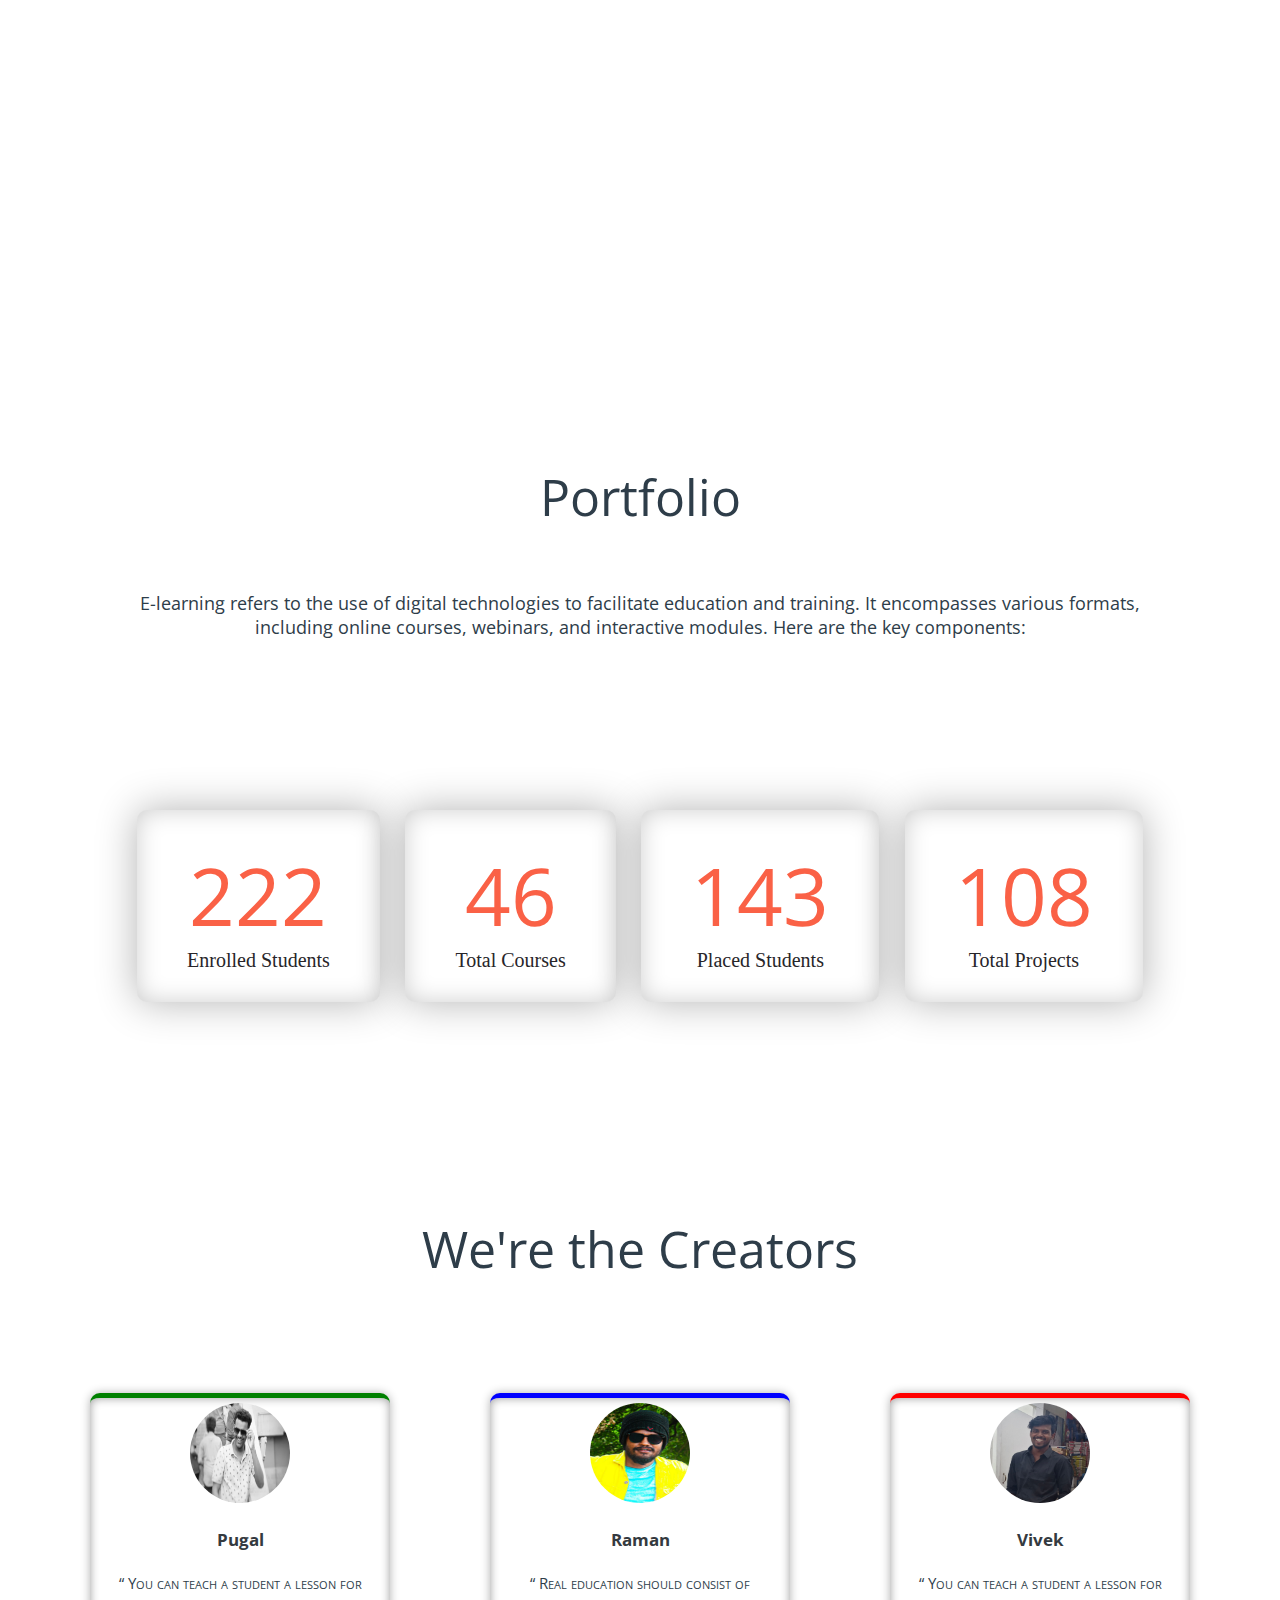
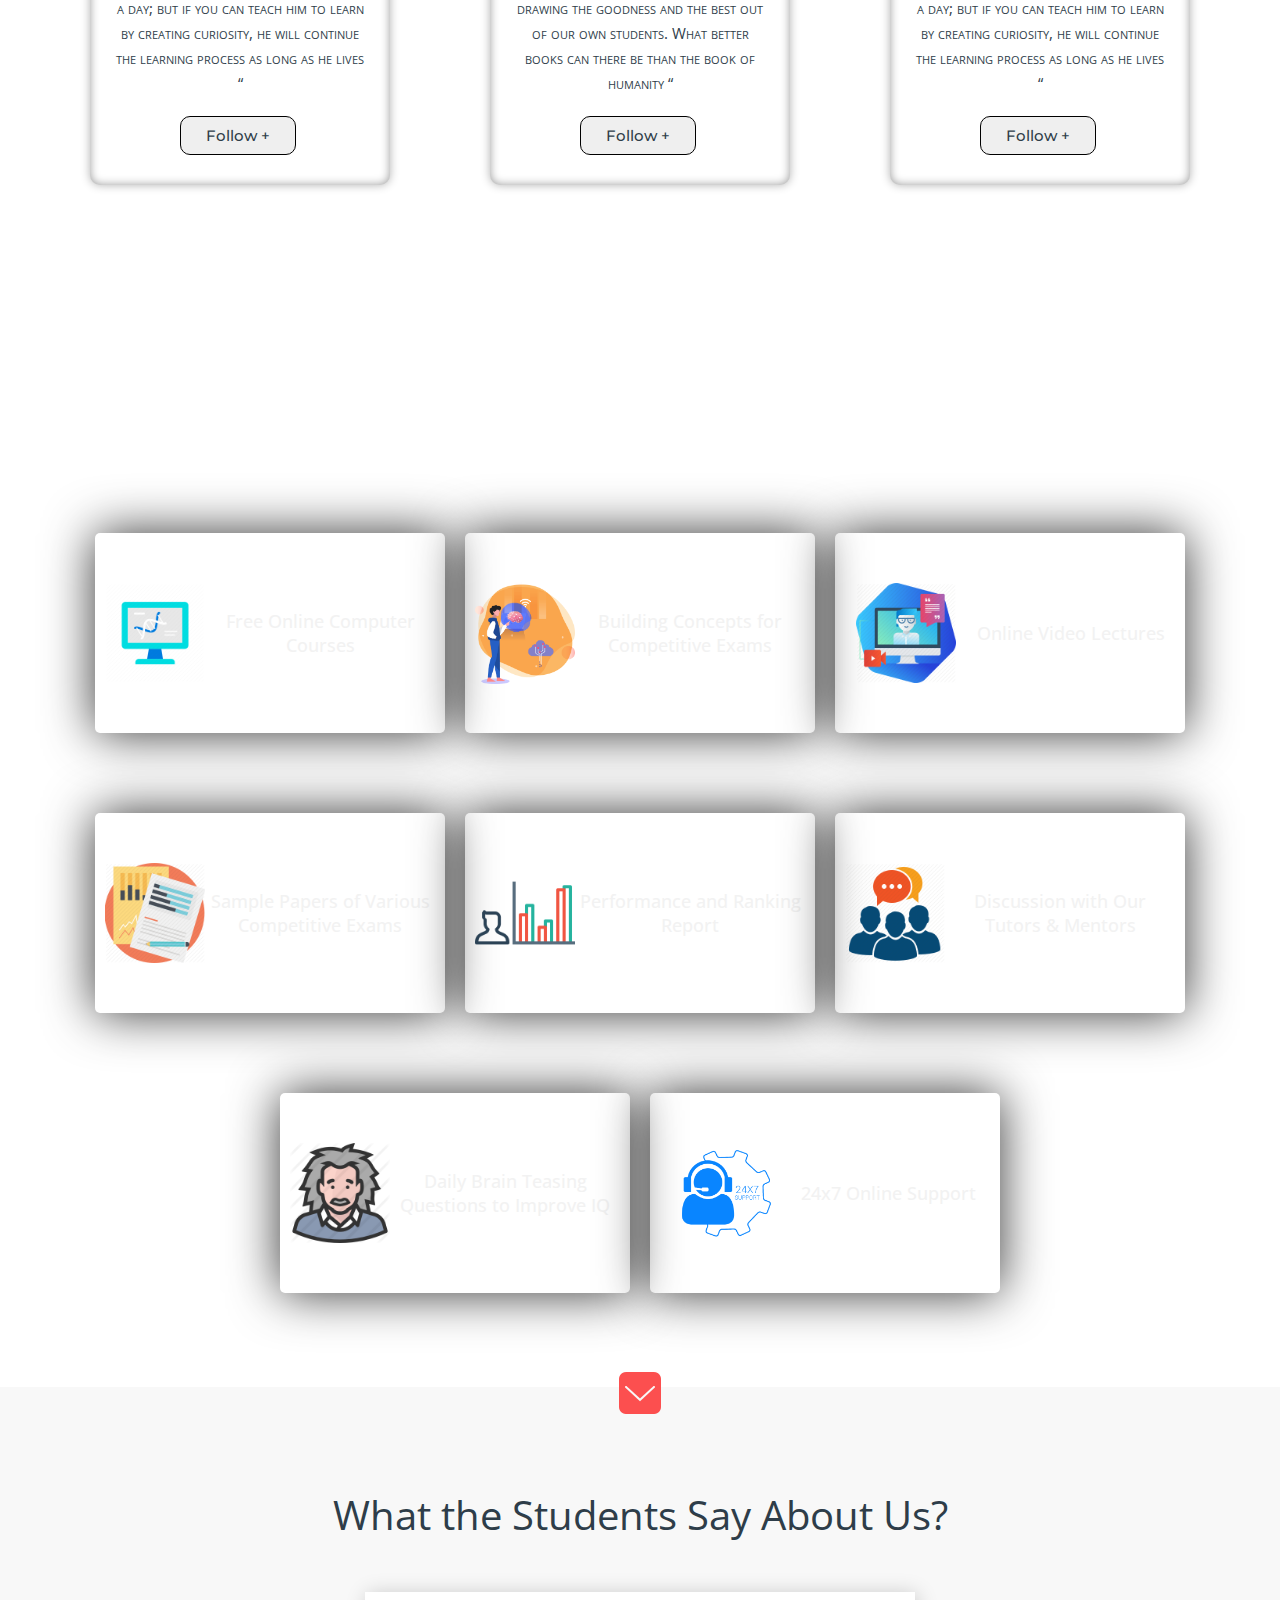
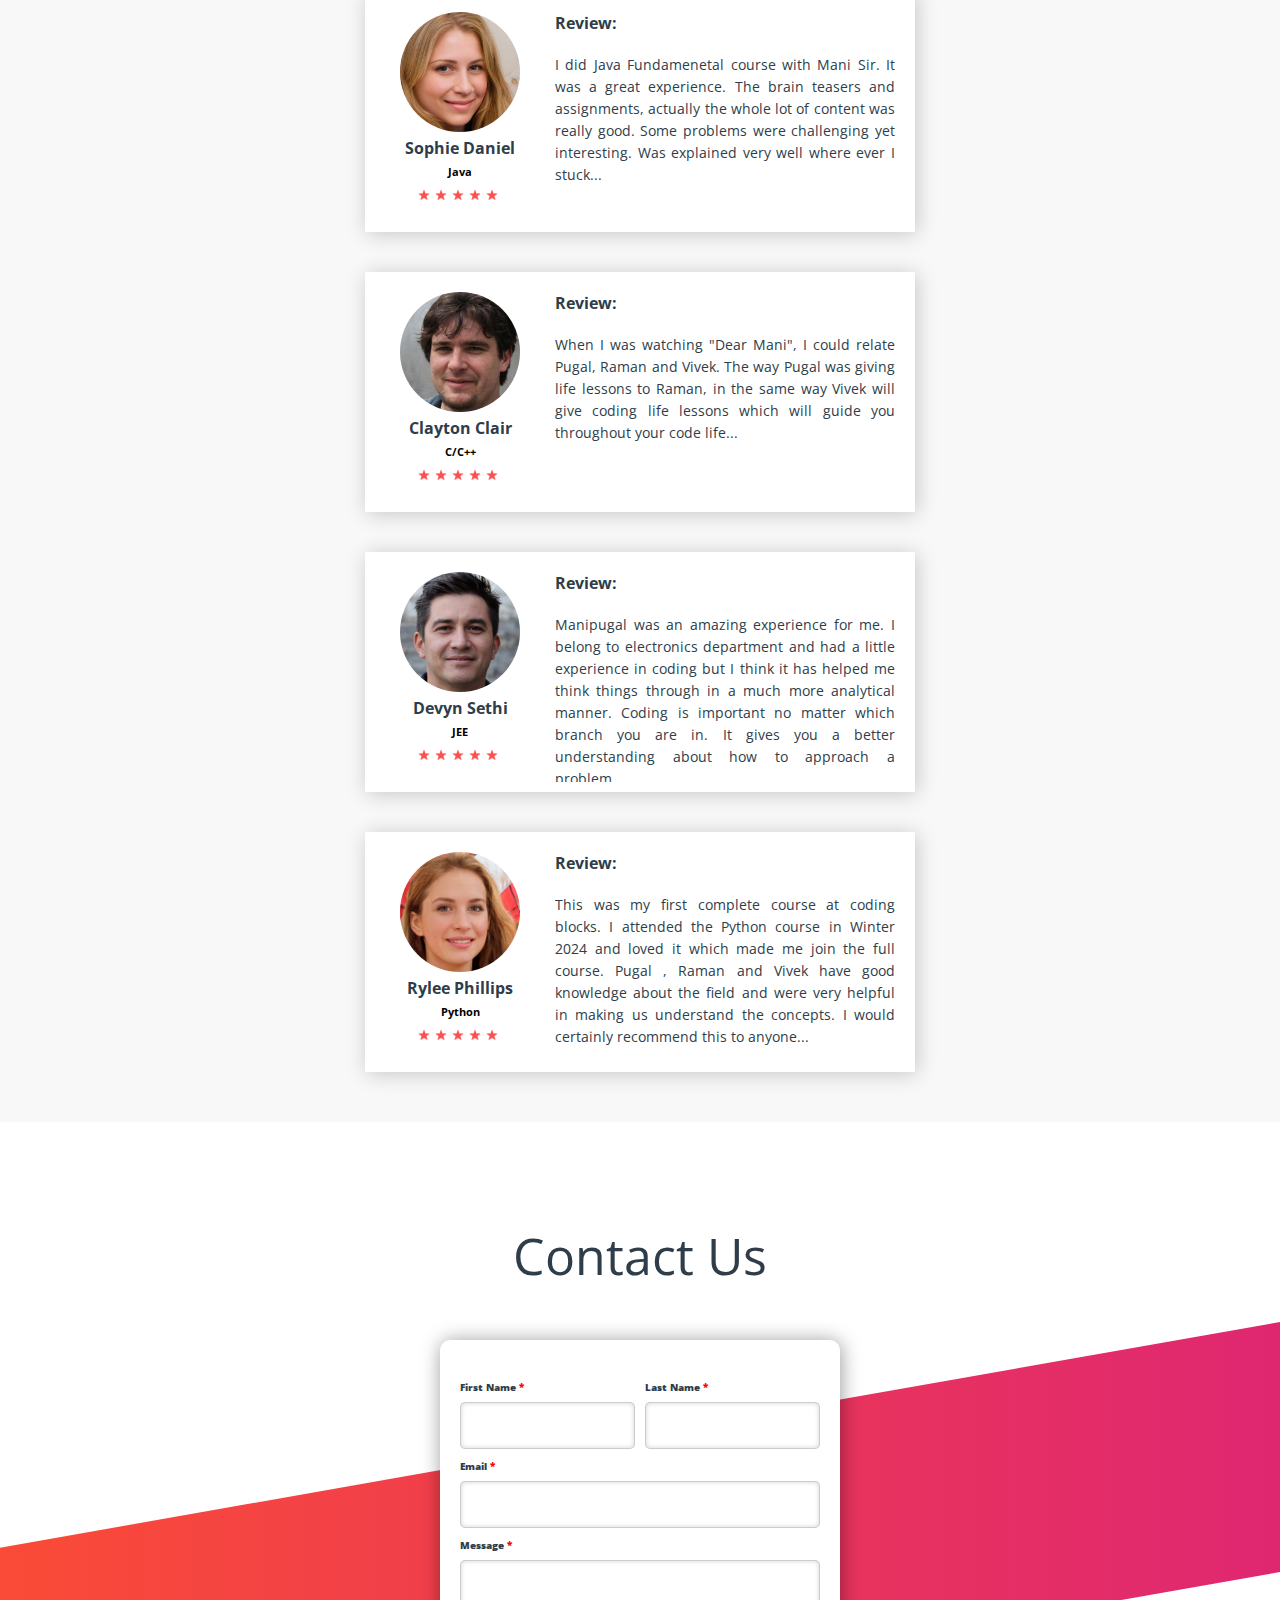
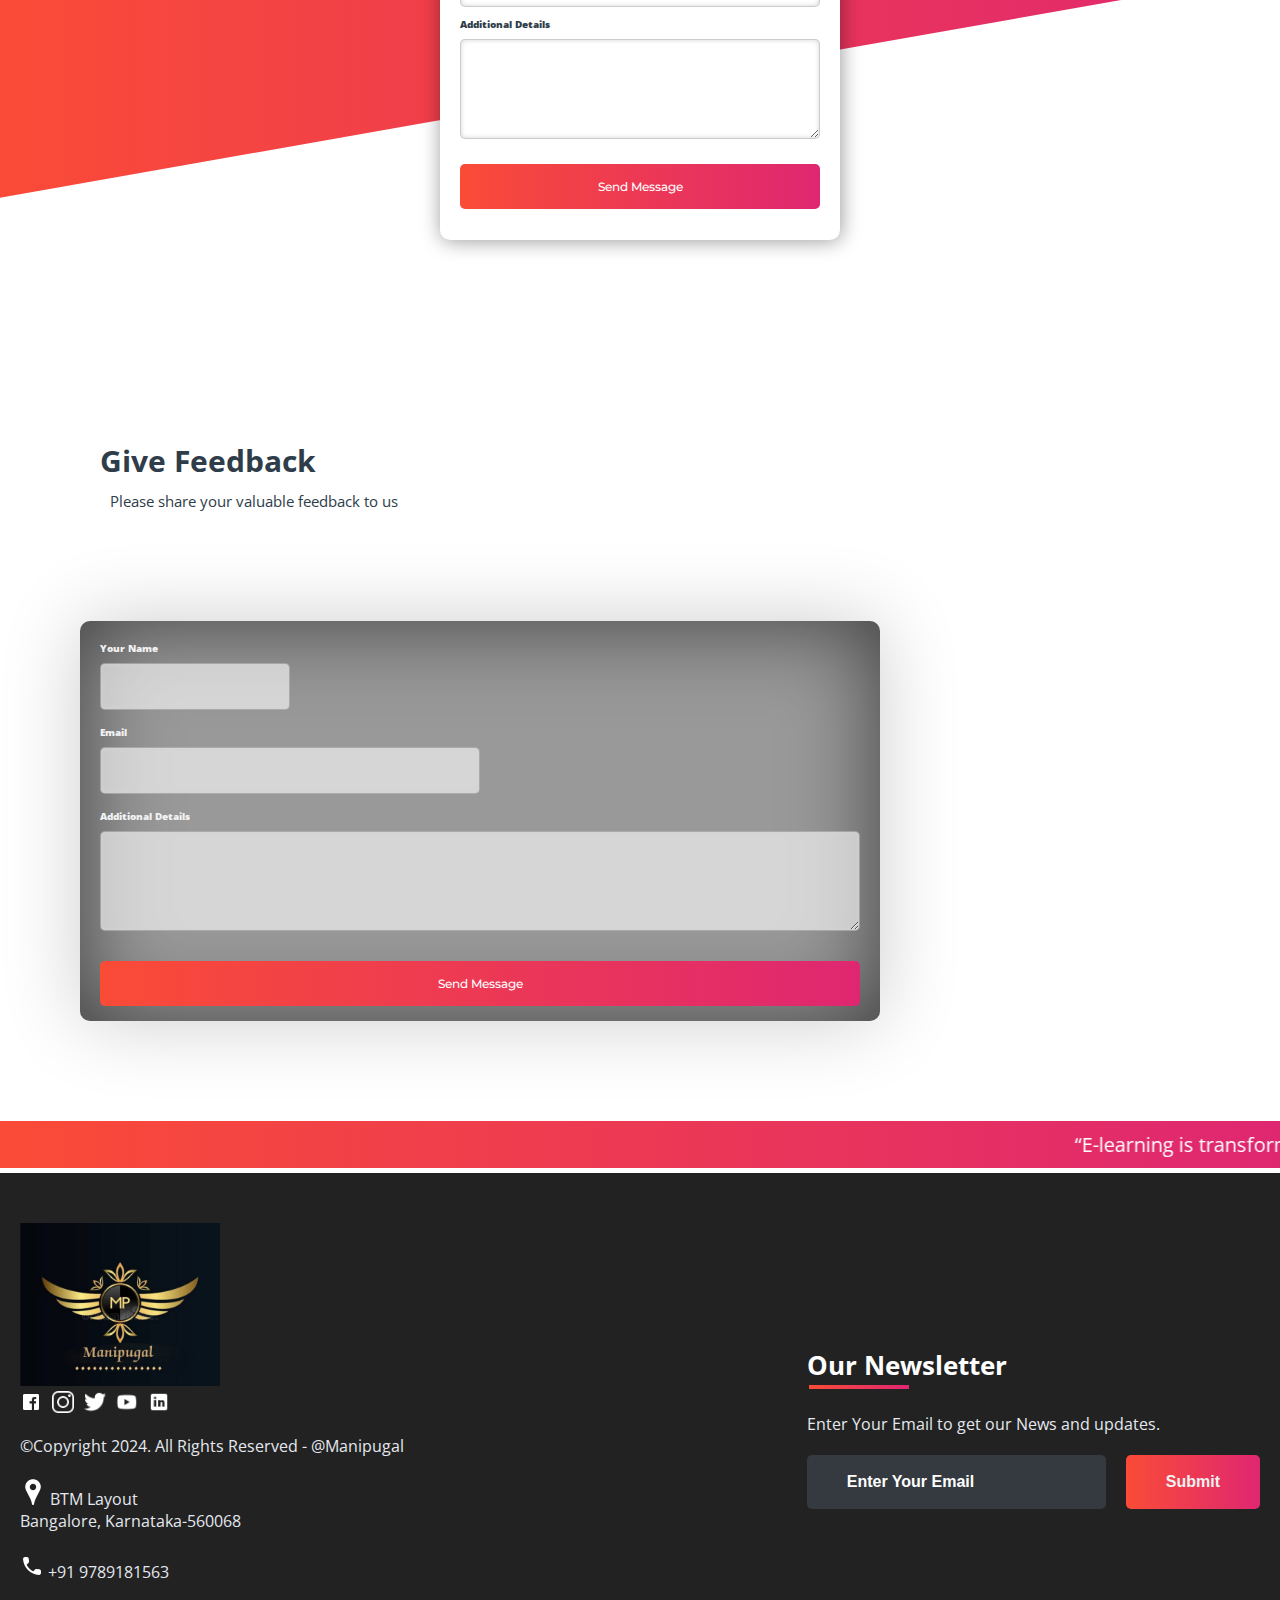
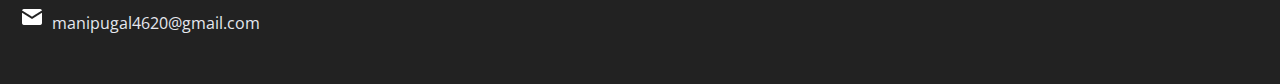
==== commit 33c871d8: "Update index.html" ====
--- a/index.html
+++ b/index.html
@@ -26,7 +26,7 @@
 		<nav>
 			<div class="logo"><img src="images/mp.jpeg" alt="logo"></div>
 			<ul>
-				<li><a class="active" href="">Home</a></li>
+				<li><a class="#" href="">Home</a></li>
 				<li><a href="#portfolio_section">Portfolio</a></li>
 				<li><a href="#team_section">Team</a></li>
 				<li><a href="#services_section">Services</a></li>
@@ -324,4 +324,4 @@
 	</footer>
 
 </body>
-</html>+</html>
